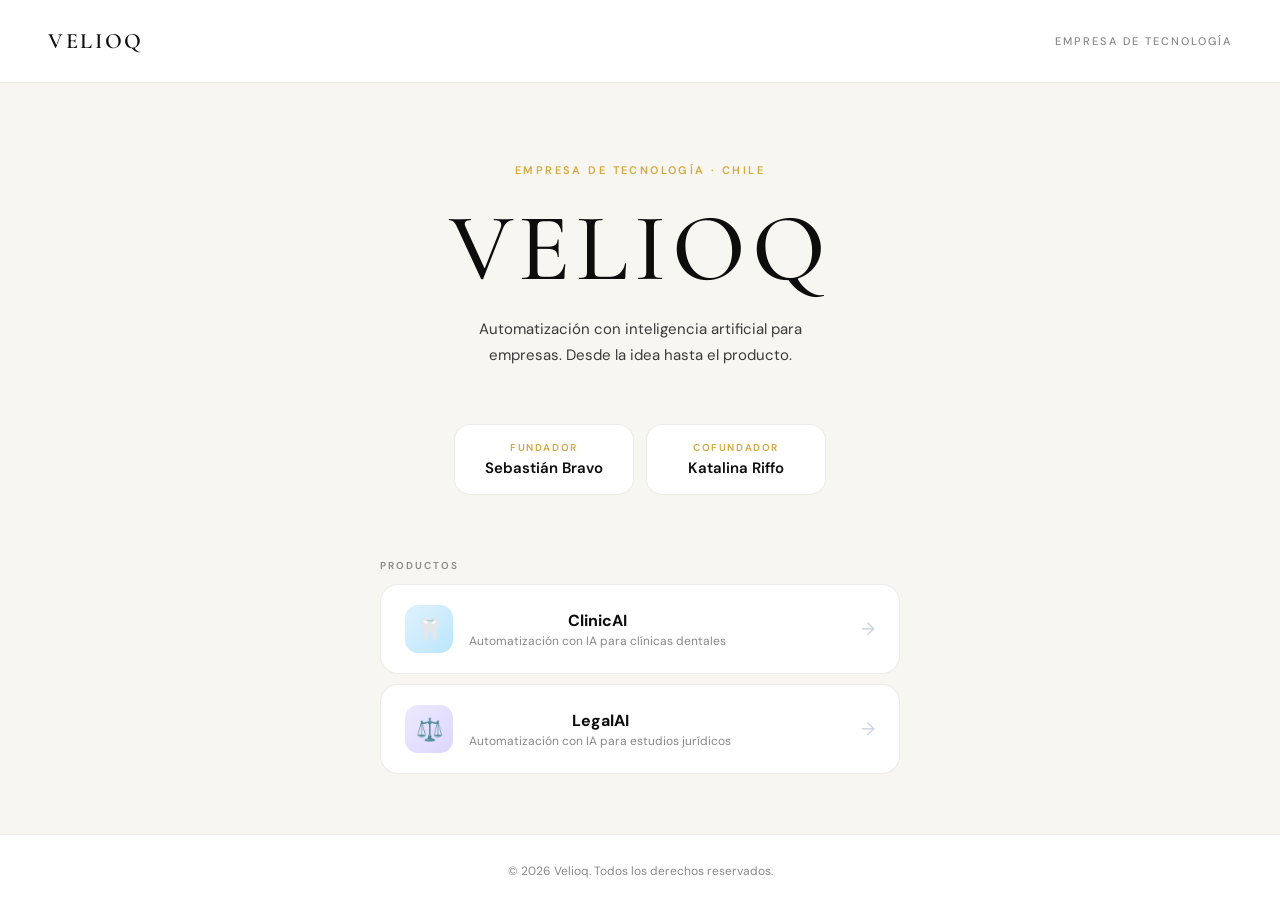
==== index.html @ 0582be47 "Velioq landing: productos ClinicAI y LegalAI, sin referencia a startup Co-Authored-By: Claude Sonnet" ====
<!DOCTYPE html>
<html lang="es">
<head>
<meta charset="UTF-8">
<meta name="viewport" content="width=device-width, initial-scale=1.0">
<title>Velioq — Startup Studio</title>
<link rel="preconnect" href="https://fonts.googleapis.com">
<link rel="preconnect" href="https://fonts.gstatic.com" crossorigin>
<link href="https://fonts.googleapis.com/css2?family=DM+Sans:opsz,wght@9..40,300;9..40,400;9..40,500;9..40,600;9..40,700&family=Cormorant:wght@400;500;600&display=swap" rel="stylesheet">
<style>
  *, *::before, *::after { margin: 0; padding: 0; box-sizing: border-box; }

  :root {
    --gold: #D4A843;
    --gold2: #F0C060;
    --ink: #0D0D0D;
    --ink2: #3A3A3A;
    --muted: #888;
    --bg: #F8F6F1;
    --surface: #FFFFFF;
    --border: rgba(0,0,0,0.08);
  }

  html, body {
    height: 100%;
    font-family: 'DM Sans', sans-serif;
    background: var(--bg);
    color: var(--ink);
  }

  body {
    display: flex;
    flex-direction: column;
    min-height: 100vh;
  }

  /* ── NAV ── */
  nav {
    display: flex;
    align-items: center;
    justify-content: space-between;
    padding: 28px 48px;
    border-bottom: 1px solid var(--border);
    background: var(--surface);
  }

  .nav-logo {
    font-family: 'Cormorant', serif;
    font-size: 22px;
    font-weight: 600;
    letter-spacing: 0.12em;
    text-transform: uppercase;
    color: var(--ink);
    text-decoration: none;
  }

  .nav-tag {
    font-size: 11px;
    font-weight: 500;
    letter-spacing: 0.18em;
    text-transform: uppercase;
    color: var(--muted);
  }

  /* ── HERO ── */
  .hero {
    flex: 1;
    display: flex;
    flex-direction: column;
    align-items: center;
    justify-content: center;
    padding: 80px 24px 60px;
    text-align: center;
    gap: 0;
  }

  .hero-label {
    font-size: 11px;
    font-weight: 600;
    letter-spacing: 0.22em;
    text-transform: uppercase;
    color: var(--gold);
    margin-bottom: 24px;
  }

  .hero-title {
    font-family: 'Cormorant', serif;
    font-size: clamp(52px, 10vw, 96px);
    font-weight: 500;
    letter-spacing: 0.06em;
    text-transform: uppercase;
    line-height: 1;
    color: var(--ink);
    margin-bottom: 20px;
  }

  .hero-sub {
    font-size: 15px;
    font-weight: 400;
    color: var(--ink2);
    max-width: 380px;
    line-height: 1.7;
    margin-bottom: 56px;
  }

  /* ── TEAM ── */
  .team {
    display: flex;
    gap: 12px;
    margin-bottom: 64px;
    flex-wrap: wrap;
    justify-content: center;
  }

  .team-chip {
    display: flex;
    flex-direction: column;
    align-items: center;
    gap: 4px;
    background: var(--surface);
    border: 1px solid var(--border);
    border-radius: 16px;
    padding: 16px 28px;
    min-width: 180px;
  }

  .team-role {
    font-size: 10px;
    font-weight: 600;
    letter-spacing: 0.16em;
    text-transform: uppercase;
    color: var(--gold);
  }

  .team-name {
    font-size: 15px;
    font-weight: 600;
    color: var(--ink);
  }

  /* ── PRODUCTOS ── */
  .products-section {
    width: 100%;
    max-width: 520px;
  }

  .products-label {
    font-size: 10px;
    font-weight: 600;
    letter-spacing: 0.2em;
    text-transform: uppercase;
    color: var(--muted);
    margin-bottom: 12px;
    text-align: left;
  }

  .products-grid {
    display: flex;
    flex-direction: column;
    gap: 10px;
  }

  .product-card {
    display: flex;
    align-items: center;
    justify-content: space-between;
    background: var(--surface);
    border: 1px solid var(--border);
    border-radius: 18px;
    padding: 20px 24px;
    text-decoration: none;
    color: inherit;
    transition: box-shadow 0.2s, transform 0.2s;
  }

  .product-card:hover {
    box-shadow: 0 10px 36px rgba(0,0,0,0.09);
    transform: translateY(-2px);
  }

  .product-left {
    display: flex;
    align-items: center;
    gap: 16px;
  }

  .product-icon {
    width: 48px;
    height: 48px;
    border-radius: 13px;
    display: flex;
    align-items: center;
    justify-content: center;
    font-size: 22px;
    flex-shrink: 0;
  }

  .product-icon.clinic  { background: linear-gradient(135deg, #E0F2FE, #BAE6FD); }
  .product-icon.legal   { background: linear-gradient(135deg, #EDE9FE, #DDD6FE); }

  .product-name {
    font-size: 16px;
    font-weight: 700;
    color: var(--ink);
    margin-bottom: 2px;
  }

  .product-desc {
    font-size: 12px;
    color: var(--muted);
  }

  .product-arrow {
    font-size: 18px;
    color: #CBD5E1;
    transition: transform 0.2s, color 0.2s;
  }

  .product-card:hover .product-arrow {
    transform: translateX(4px);
    color: var(--ink2);
  }

  /* ── FOOTER ── */
  footer {
    text-align: center;
    padding: 28px;
    font-size: 12px;
    color: var(--muted);
    border-top: 1px solid var(--border);
    background: var(--surface);
  }

  @media (max-width: 480px) {
    nav { padding: 20px 24px; }
    .hero { padding: 60px 20px 40px; }
    .team-chip { min-width: 140px; padding: 14px 20px; }
  }
</style>
</head>
<body>

<nav>
  <a class="nav-logo" href="/">Velioq</a>
  <span class="nav-tag">Empresa de tecnología</span>
</nav>

<main class="hero">
  <p class="hero-label">Empresa de tecnología · Chile</p>
  <h1 class="hero-title">Velioq</h1>
  <p class="hero-sub">Automatización con inteligencia artificial para empresas. Desde la idea hasta el producto.</p>

  <div class="team">
    <div class="team-chip">
      <span class="team-role">Fundador</span>
      <span class="team-name">Sebastián Bravo</span>
    </div>
    <div class="team-chip">
      <span class="team-role">Cofundador</span>
      <span class="team-name">Katalina Riffo</span>
    </div>
  </div>

  <div class="products-section">
    <p class="products-label">Productos</p>
    <div class="products-grid">
      <a class="product-card" href="/clinicai-dashboard.html" target="_blank">
        <div class="product-left">
          <div class="product-icon clinic">🦷</div>
          <div>
            <div class="product-name">ClinicAI</div>
            <div class="product-desc">Automatización con IA para clínicas dentales</div>
          </div>
        </div>
        <span class="product-arrow">→</span>
      </a>
      <a class="product-card" href="/legalai-dashboard.html" target="_blank">
        <div class="product-left">
          <div class="product-icon legal">⚖️</div>
          <div>
            <div class="product-name">LegalAI</div>
            <div class="product-desc">Automatización con IA para estudios jurídicos</div>
          </div>
        </div>
        <span class="product-arrow">→</span>
      </a>
    </div>
  </div>
</main>

<footer>
  © 2026 Velioq. Todos los derechos reservados.
</footer>

</body>
</html>
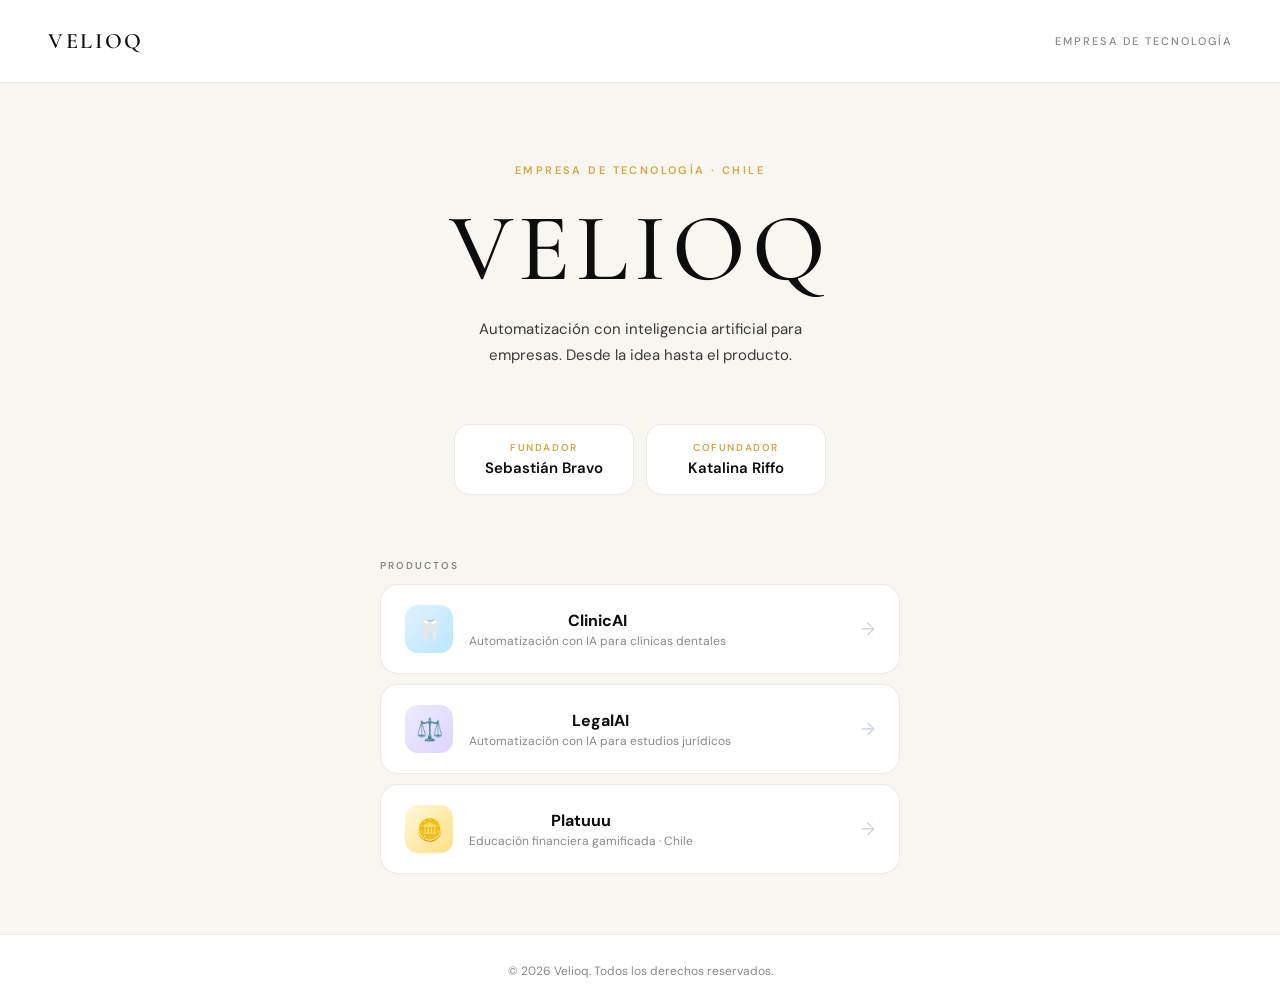
==== commit 5d6eb9f3: "Velioq landing: agrega tarjeta Platuuu junto a ClinicAI y LegalAI Co-Authored-By: Claude Sonnet 4.6 " ====
--- a/index.html
+++ b/index.html
@@ -195,8 +195,9 @@
     flex-shrink: 0;
   }
 
-  .product-icon.clinic  { background: linear-gradient(135deg, #E0F2FE, #BAE6FD); }
-  .product-icon.legal   { background: linear-gradient(135deg, #EDE9FE, #DDD6FE); }
+  .product-icon.clinic   { background: linear-gradient(135deg, #E0F2FE, #BAE6FD); }
+  .product-icon.legal    { background: linear-gradient(135deg, #EDE9FE, #DDD6FE); }
+  .product-icon.platuuu  { background: linear-gradient(135deg, #FFF8DC, #FFE080); }
 
   .product-name {
     font-size: 16px;
@@ -284,6 +285,16 @@
         </div>
         <span class="product-arrow">→</span>
       </a>
+      <a class="product-card" href="/platuuu/" target="_blank">
+        <div class="product-left">
+          <div class="product-icon platuuu">🪙</div>
+          <div>
+            <div class="product-name">Platuuu</div>
+            <div class="product-desc">Educación financiera gamificada · Chile</div>
+          </div>
+        </div>
+        <span class="product-arrow">→</span>
+      </a>
     </div>
   </div>
 </main>
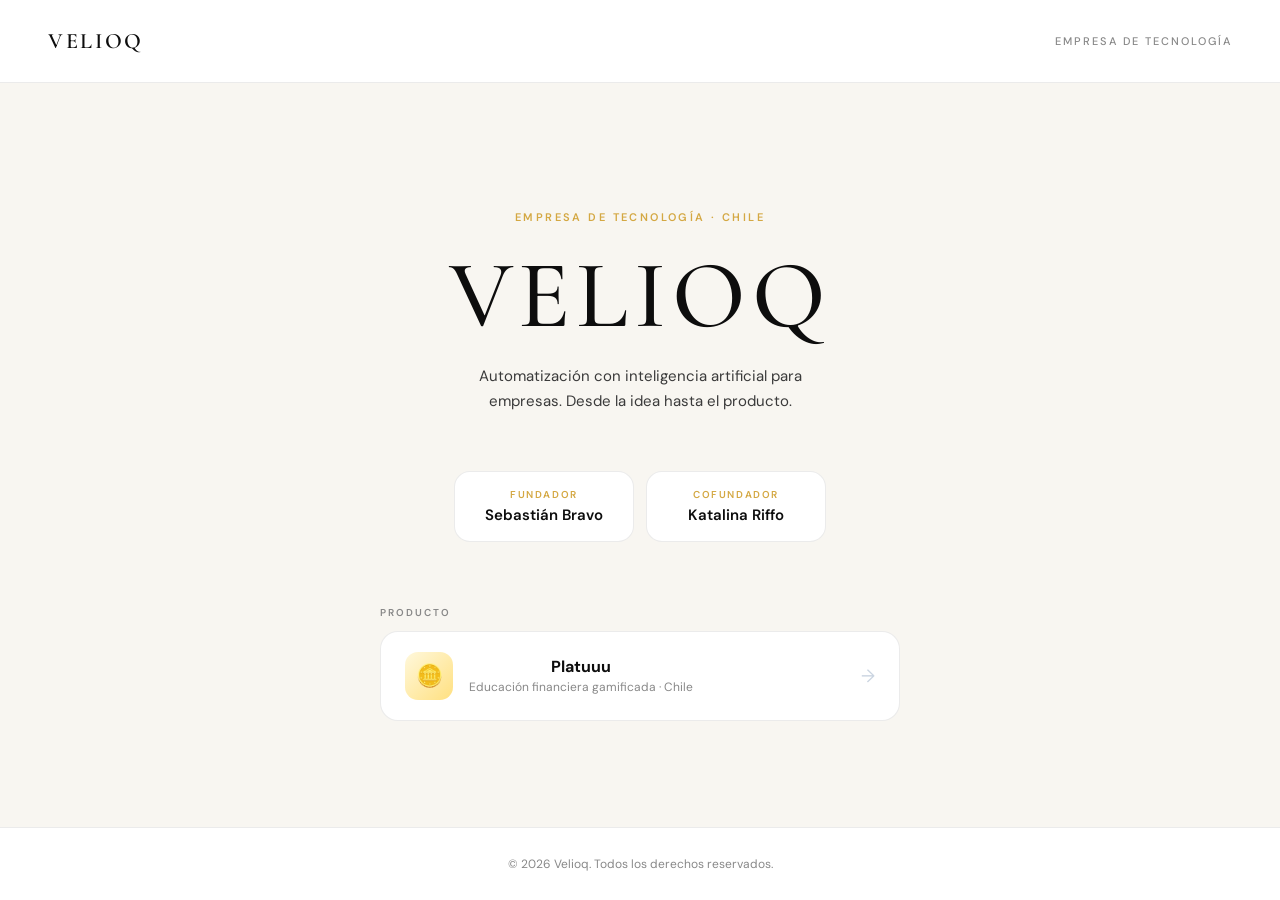
==== commit 4dd48acb: "mostrar solo Platuuu en landing" ====
--- a/index.html
+++ b/index.html
@@ -263,29 +263,9 @@
   </div>
 
   <div class="products-section">
-    <p class="products-label">Productos</p>
+    <p class="products-label">Producto</p>
     <div class="products-grid">
-      <a class="product-card" href="/clinicai-dashboard.html" target="_blank">
-        <div class="product-left">
-          <div class="product-icon clinic">🦷</div>
-          <div>
-            <div class="product-name">ClinicAI</div>
-            <div class="product-desc">Automatización con IA para clínicas dentales</div>
-          </div>
-        </div>
-        <span class="product-arrow">→</span>
-      </a>
-      <a class="product-card" href="/legalai-dashboard.html" target="_blank">
-        <div class="product-left">
-          <div class="product-icon legal">⚖️</div>
-          <div>
-            <div class="product-name">LegalAI</div>
-            <div class="product-desc">Automatización con IA para estudios jurídicos</div>
-          </div>
-        </div>
-        <span class="product-arrow">→</span>
-      </a>
-      <a class="product-card" href="/platuuu/" target="_blank">
+      <a class="product-card" href="https://platuuu.vercel.app" target="_blank">
         <div class="product-left">
           <div class="product-icon platuuu">🪙</div>
           <div>
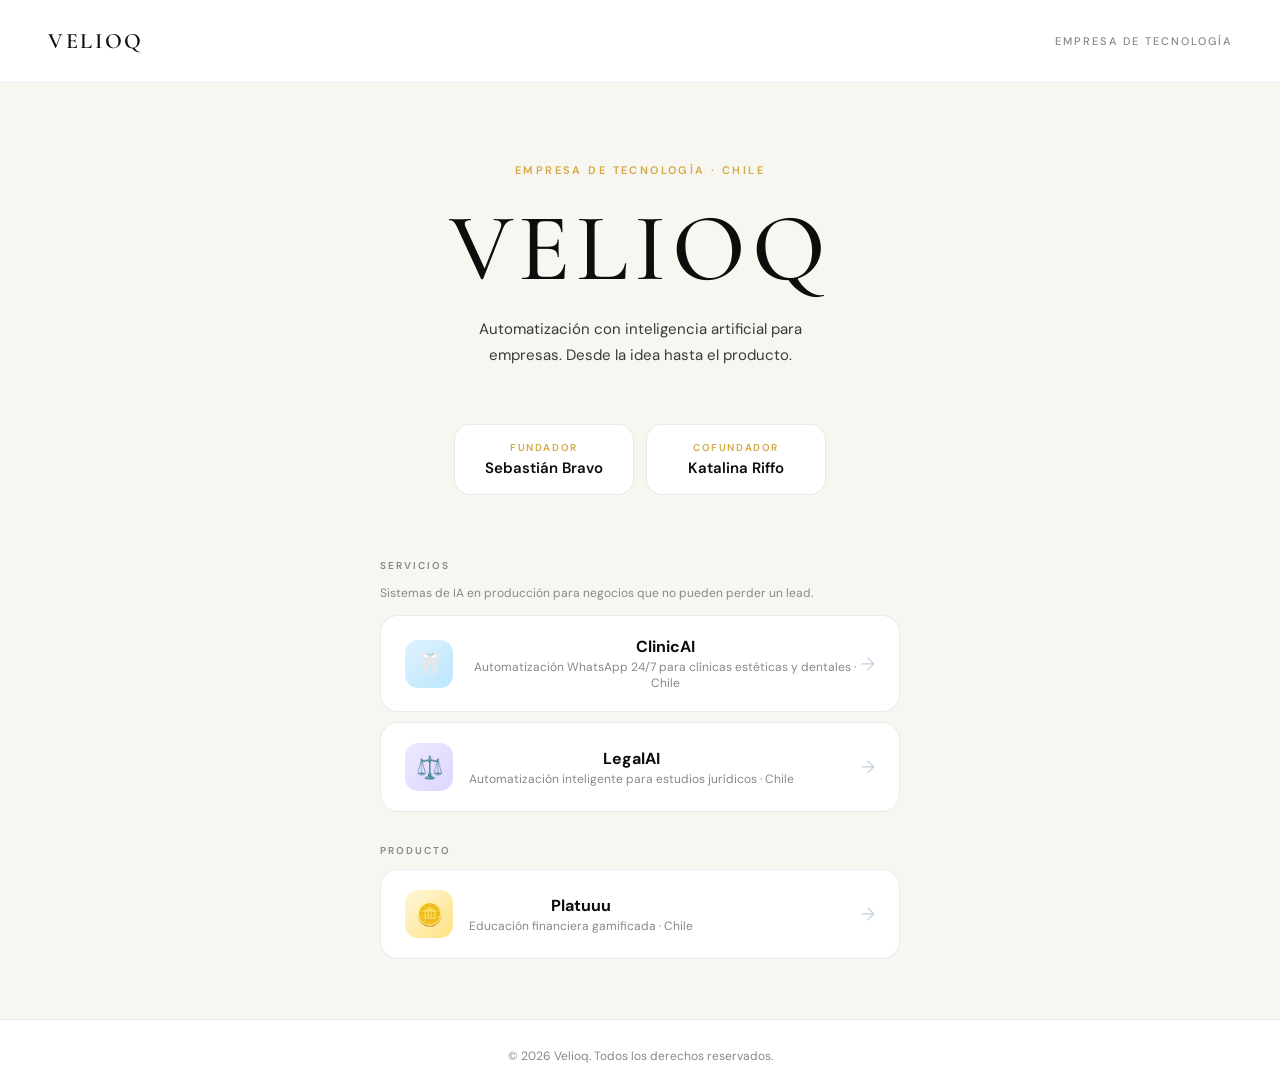
==== commit 5fcd00a5: "feat: separar Servicios y Producto en dos secciones distintas ClinicAI y LegalAI pasan a sección "Se" ====
--- a/index.html
+++ b/index.html
@@ -138,10 +138,17 @@
     color: var(--ink);
   }
 
-  /* ── PRODUCTOS ── */
+  /* ── PRODUCTOS / SERVICIOS ── */
+  .sections-stack {
+    width: 100%;
+    max-width: 520px;
+    display: flex;
+    flex-direction: column;
+    gap: 32px;
+  }
+
   .products-section {
     width: 100%;
-    max-width: 520px;
   }
 
   .products-label {
@@ -150,6 +157,14 @@
     letter-spacing: 0.2em;
     text-transform: uppercase;
     color: var(--muted);
+    margin-bottom: 12px;
+    text-align: left;
+  }
+
+  .services-intro {
+    font-size: 12px;
+    color: var(--muted);
+    line-height: 1.6;
     margin-bottom: 12px;
     text-align: left;
   }
@@ -262,20 +277,51 @@
     </div>
   </div>
 
-  <div class="products-section">
-    <p class="products-label">Producto</p>
-    <div class="products-grid">
-      <a class="product-card" href="https://platuuu.vercel.app" target="_blank">
-        <div class="product-left">
-          <div class="product-icon platuuu">🪙</div>
-          <div>
-            <div class="product-name">Platuuu</div>
-            <div class="product-desc">Educación financiera gamificada · Chile</div>
+  <div class="sections-stack">
+
+    <div class="products-section">
+      <p class="products-label">Servicios</p>
+      <p class="services-intro">Sistemas de IA en producción para negocios que no pueden perder un lead.</p>
+      <div class="products-grid">
+        <a class="product-card" href="https://clinicai-landing.vercel.app" target="_blank">
+          <div class="product-left">
+            <div class="product-icon clinic">🦷</div>
+            <div>
+              <div class="product-name">ClinicAI</div>
+              <div class="product-desc">Automatización WhatsApp 24/7 para clínicas estéticas y dentales · Chile</div>
+            </div>
           </div>
-        </div>
-        <span class="product-arrow">→</span>
-      </a>
+          <span class="product-arrow">→</span>
+        </a>
+        <a class="product-card" href="https://legalai-planes.vercel.app" target="_blank">
+          <div class="product-left">
+            <div class="product-icon legal">⚖️</div>
+            <div>
+              <div class="product-name">LegalAI</div>
+              <div class="product-desc">Automatización inteligente para estudios jurídicos · Chile</div>
+            </div>
+          </div>
+          <span class="product-arrow">→</span>
+        </a>
+      </div>
     </div>
+
+    <div class="products-section">
+      <p class="products-label">Producto</p>
+      <div class="products-grid">
+        <a class="product-card" href="https://platuuu.vercel.app" target="_blank">
+          <div class="product-left">
+            <div class="product-icon platuuu">🪙</div>
+            <div>
+              <div class="product-name">Platuuu</div>
+              <div class="product-desc">Educación financiera gamificada · Chile</div>
+            </div>
+          </div>
+          <span class="product-arrow">→</span>
+        </a>
+      </div>
+    </div>
+
   </div>
 </main>
 
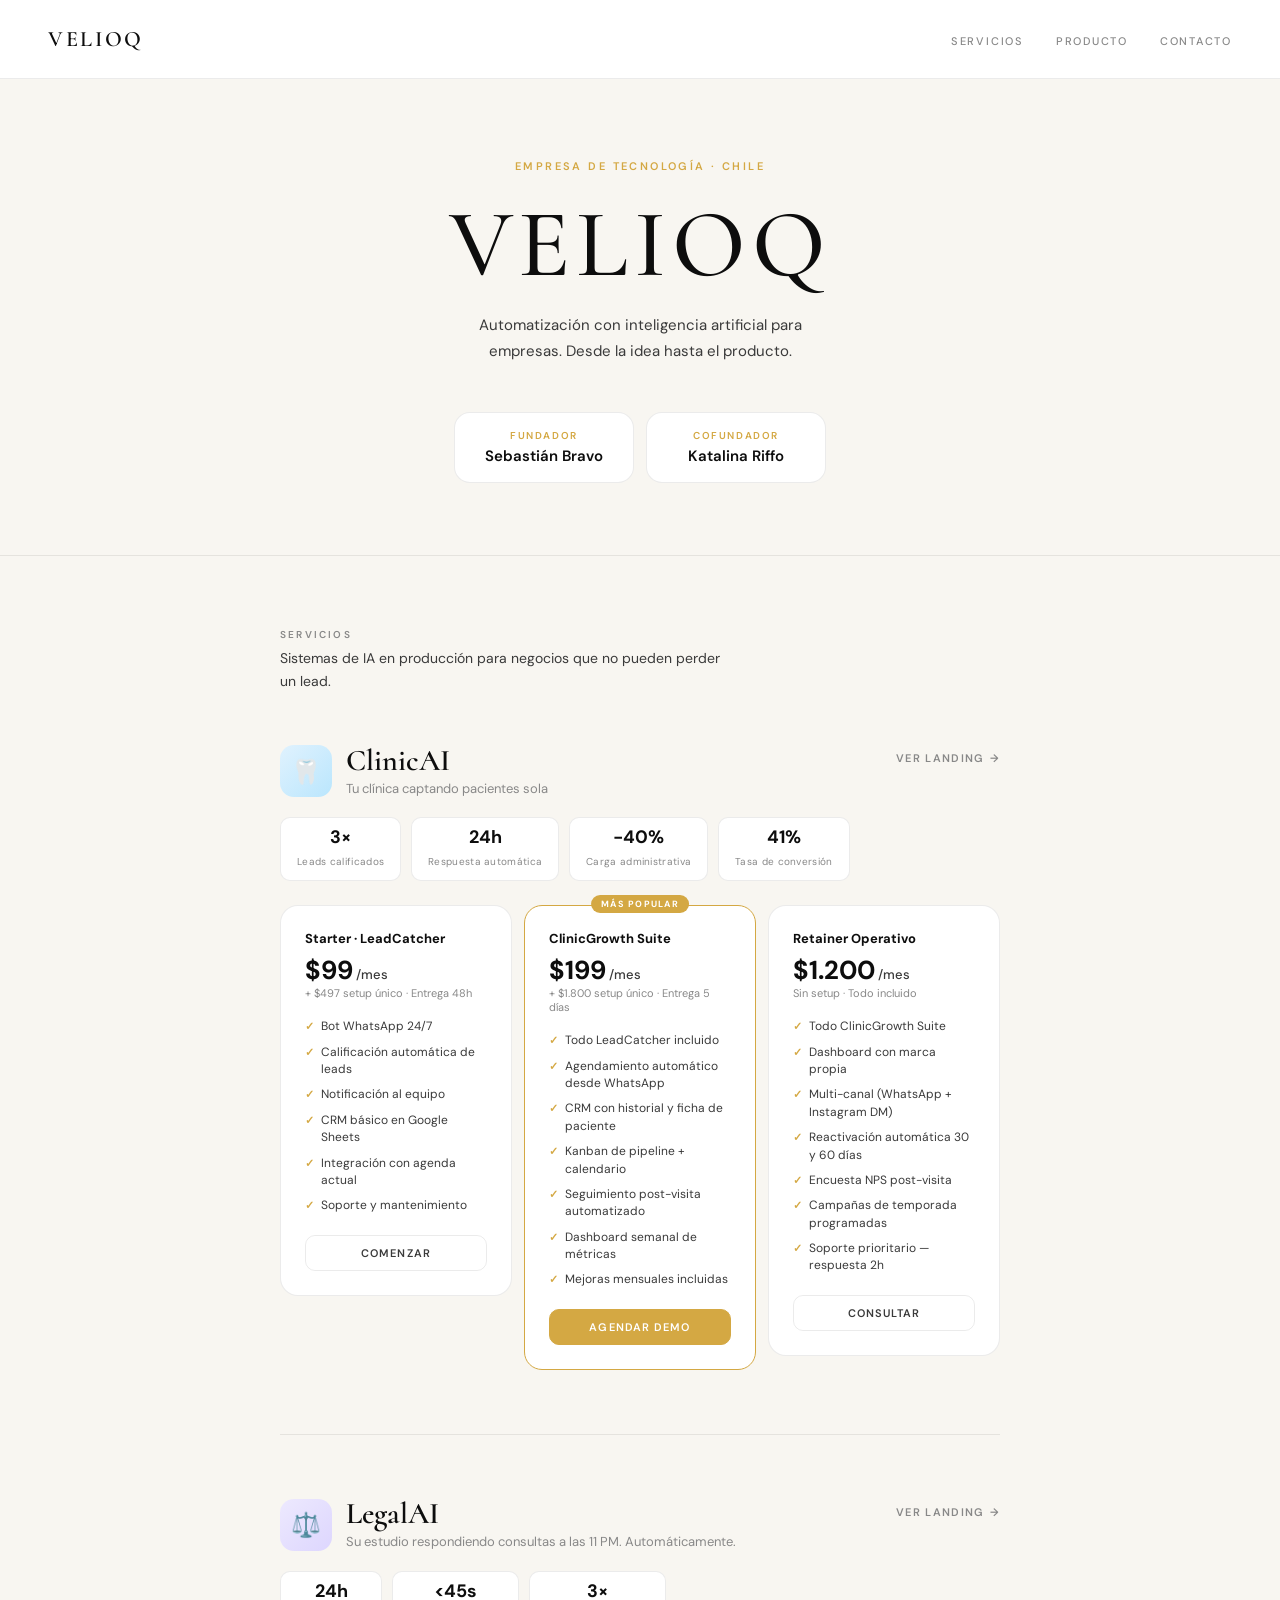
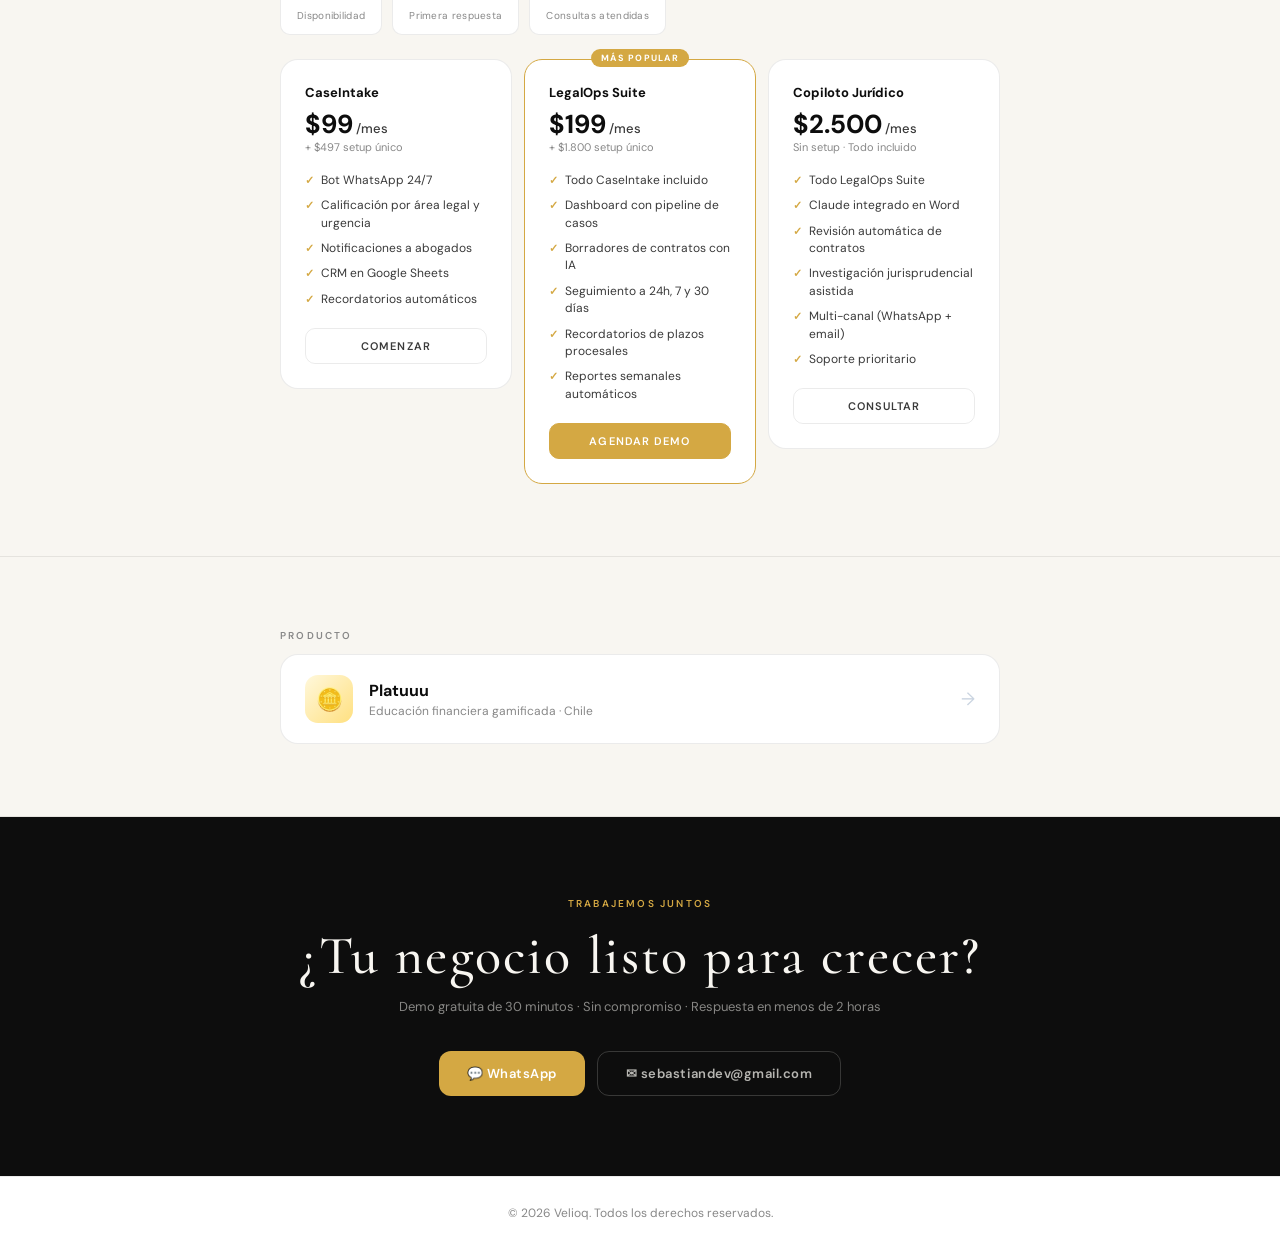
==== commit 3bcda074: "feat: rediseño velioq.com con planes completos por servicio Servicios (ClinicAI + LegalAI) con métri" ====
--- a/index.html
+++ b/index.html
@@ -12,36 +12,33 @@
 
   :root {
     --gold: #D4A843;
-    --gold2: #F0C060;
     --ink: #0D0D0D;
     --ink2: #3A3A3A;
     --muted: #888;
     --bg: #F8F6F1;
     --surface: #FFFFFF;
     --border: rgba(0,0,0,0.08);
-  }
-
-  html, body {
-    height: 100%;
+    --max-w: 720px;
+  }
+
+  html { scroll-behavior: smooth; }
+
+  body {
     font-family: 'DM Sans', sans-serif;
     background: var(--bg);
     color: var(--ink);
   }
 
-  body {
-    display: flex;
-    flex-direction: column;
-    min-height: 100vh;
-  }
-
-  /* ── NAV ── */
   nav {
     display: flex;
     align-items: center;
     justify-content: space-between;
-    padding: 28px 48px;
+    padding: 26px 48px;
     border-bottom: 1px solid var(--border);
     background: var(--surface);
+    position: sticky;
+    top: 0;
+    z-index: 100;
   }
 
   .nav-logo {
@@ -54,24 +51,31 @@
     text-decoration: none;
   }
 
-  .nav-tag {
+  .nav-links {
+    display: flex;
+    gap: 32px;
+    list-style: none;
+  }
+
+  .nav-links a {
     font-size: 11px;
     font-weight: 500;
-    letter-spacing: 0.18em;
+    letter-spacing: 0.16em;
     text-transform: uppercase;
     color: var(--muted);
-  }
-
-  /* ── HERO ── */
+    text-decoration: none;
+    transition: color 0.18s;
+  }
+
+  .nav-links a:hover { color: var(--ink); }
+
   .hero {
-    flex: 1;
     display: flex;
     flex-direction: column;
     align-items: center;
-    justify-content: center;
-    padding: 80px 24px 60px;
+    padding: 80px 24px 72px;
     text-align: center;
-    gap: 0;
+    border-bottom: 1px solid var(--border);
   }
 
   .hero-label {
@@ -100,14 +104,12 @@
     color: var(--ink2);
     max-width: 380px;
     line-height: 1.7;
-    margin-bottom: 56px;
-  }
-
-  /* ── TEAM ── */
+    margin-bottom: 48px;
+  }
+
   .team {
     display: flex;
     gap: 12px;
-    margin-bottom: 64px;
     flex-wrap: wrap;
     justify-content: center;
   }
@@ -138,41 +140,253 @@
     color: var(--ink);
   }
 
-  /* ── PRODUCTOS / SERVICIOS ── */
-  .sections-stack {
-    width: 100%;
-    max-width: 520px;
+  .section {
+    padding: 72px 24px;
+    border-bottom: 1px solid var(--border);
+  }
+
+  .section-inner {
+    max-width: var(--max-w);
+    margin: 0 auto;
+  }
+
+  .section-label {
+    font-size: 10px;
+    font-weight: 600;
+    letter-spacing: 0.22em;
+    text-transform: uppercase;
+    color: var(--muted);
+    margin-bottom: 6px;
+  }
+
+  .section-intro {
+    font-size: 14px;
+    color: var(--ink2);
+    line-height: 1.65;
+    margin-bottom: 52px;
+    max-width: 440px;
+  }
+
+  .service-block + .service-block {
+    margin-top: 64px;
+    padding-top: 64px;
+    border-top: 1px solid var(--border);
+  }
+
+  .service-header {
+    display: flex;
+    align-items: flex-start;
+    justify-content: space-between;
+    gap: 12px;
+    margin-bottom: 20px;
+    flex-wrap: wrap;
+  }
+
+  .service-header-left {
+    display: flex;
+    align-items: center;
+    gap: 14px;
+  }
+
+  .service-icon {
+    width: 52px;
+    height: 52px;
+    border-radius: 14px;
+    display: flex;
+    align-items: center;
+    justify-content: center;
+    font-size: 24px;
+    flex-shrink: 0;
+  }
+
+  .service-icon.clinic { background: linear-gradient(135deg, #E0F2FE, #BAE6FD); }
+  .service-icon.legal  { background: linear-gradient(135deg, #EDE9FE, #DDD6FE); }
+
+  .service-name {
+    font-family: 'Cormorant', serif;
+    font-size: 30px;
+    font-weight: 600;
+    color: var(--ink);
+    line-height: 1;
+    margin-bottom: 4px;
+  }
+
+  .service-tagline {
+    font-size: 13px;
+    color: var(--muted);
+  }
+
+  .service-link {
+    font-size: 11px;
+    font-weight: 600;
+    letter-spacing: 0.12em;
+    text-transform: uppercase;
+    color: var(--muted);
+    text-decoration: none;
+    display: inline-flex;
+    align-items: center;
+    gap: 5px;
+    white-space: nowrap;
+    padding-top: 6px;
+    transition: color 0.18s;
+  }
+
+  .service-link .arrow { transition: transform 0.18s; display: inline-block; }
+  .service-link:hover { color: var(--ink); }
+  .service-link:hover .arrow { transform: translateX(3px); }
+
+  .metrics {
+    display: flex;
+    gap: 10px;
+    margin-bottom: 24px;
+    flex-wrap: wrap;
+  }
+
+  .metric {
+    background: var(--surface);
+    border: 1px solid var(--border);
+    border-radius: 10px;
+    padding: 10px 16px;
+    text-align: center;
+    min-width: 80px;
+  }
+
+  .metric-value {
+    font-size: 18px;
+    font-weight: 700;
+    color: var(--ink);
+    display: block;
+    line-height: 1;
+    margin-bottom: 3px;
+  }
+
+  .metric-label {
+    font-size: 10px;
+    color: var(--muted);
+    letter-spacing: 0.03em;
+    line-height: 1.3;
+  }
+
+  .plans-grid {
+    display: grid;
+    grid-template-columns: repeat(3, 1fr);
+    gap: 12px;
+    align-items: start;
+  }
+
+  .plan-card {
+    background: var(--surface);
+    border: 1px solid var(--border);
+    border-radius: 18px;
+    padding: 24px;
     display: flex;
     flex-direction: column;
-    gap: 32px;
-  }
-
-  .products-section {
-    width: 100%;
-  }
-
-  .products-label {
-    font-size: 10px;
-    font-weight: 600;
-    letter-spacing: 0.2em;
-    text-transform: uppercase;
+    position: relative;
+  }
+
+  .plan-card.featured {
+    border-color: var(--gold);
+  }
+
+  .plan-badge {
+    position: absolute;
+    top: -11px;
+    left: 50%;
+    transform: translateX(-50%);
+    background: var(--gold);
+    color: #fff;
+    font-size: 9px;
+    font-weight: 700;
+    letter-spacing: 0.14em;
+    text-transform: uppercase;
+    padding: 3px 10px;
+    border-radius: 20px;
+    white-space: nowrap;
+  }
+
+  .plan-name {
+    font-size: 13px;
+    font-weight: 700;
+    color: var(--ink);
+    margin-bottom: 10px;
+  }
+
+  .plan-price {
+    font-size: 26px;
+    font-weight: 700;
+    color: var(--ink);
+    line-height: 1;
+    display: flex;
+    align-items: baseline;
+    gap: 3px;
+    margin-bottom: 3px;
+  }
+
+  .plan-price-unit {
+    font-size: 13px;
+    font-weight: 500;
+    color: var(--ink2);
+  }
+
+  .plan-price-sub {
+    font-size: 11px;
     color: var(--muted);
-    margin-bottom: 12px;
-    text-align: left;
-  }
-
-  .services-intro {
+    margin-bottom: 18px;
+  }
+
+  .plan-features {
+    list-style: none;
+    display: flex;
+    flex-direction: column;
+    gap: 8px;
+    flex: 1;
+    margin-bottom: 20px;
+  }
+
+  .plan-features li {
     font-size: 12px;
-    color: var(--muted);
-    line-height: 1.6;
-    margin-bottom: 12px;
-    text-align: left;
-  }
-
-  .products-grid {
-    display: flex;
-    flex-direction: column;
-    gap: 10px;
+    color: var(--ink2);
+    display: flex;
+    align-items: flex-start;
+    gap: 7px;
+    line-height: 1.45;
+  }
+
+  .plan-features li::before {
+    content: '✓';
+    color: var(--gold);
+    font-size: 11px;
+    font-weight: 700;
+    flex-shrink: 0;
+    margin-top: 1px;
+  }
+
+  .plan-btn {
+    display: block;
+    text-align: center;
+    padding: 10px 16px;
+    border-radius: 10px;
+    font-size: 11px;
+    font-weight: 600;
+    letter-spacing: 0.1em;
+    text-transform: uppercase;
+    text-decoration: none;
+    transition: background 0.18s, color 0.18s, border-color 0.18s;
+    border: 1px solid var(--border);
+    color: var(--ink2);
+    background: transparent;
+  }
+
+  .plan-card.featured .plan-btn {
+    background: var(--gold);
+    border-color: var(--gold);
+    color: #fff;
+  }
+
+  .plan-btn:hover {
+    background: var(--ink);
+    border-color: var(--ink);
+    color: #fff;
   }
 
   .product-card {
@@ -186,6 +400,7 @@
     text-decoration: none;
     color: inherit;
     transition: box-shadow 0.2s, transform 0.2s;
+    margin-top: 12px;
   }
 
   .product-card:hover {
@@ -208,11 +423,8 @@
     justify-content: center;
     font-size: 22px;
     flex-shrink: 0;
-  }
-
-  .product-icon.clinic   { background: linear-gradient(135deg, #E0F2FE, #BAE6FD); }
-  .product-icon.legal    { background: linear-gradient(135deg, #EDE9FE, #DDD6FE); }
-  .product-icon.platuuu  { background: linear-gradient(135deg, #FFF8DC, #FFE080); }
+    background: linear-gradient(135deg, #FFF8DC, #FFE080);
+  }
 
   .product-name {
     font-size: 16px;
@@ -229,7 +441,7 @@
   .product-arrow {
     font-size: 18px;
     color: #CBD5E1;
-    transition: transform 0.2s, color 0.2s;
+    transition: transform 0.18s, color 0.18s;
   }
 
   .product-card:hover .product-arrow {
@@ -237,7 +449,82 @@
     color: var(--ink2);
   }
 
-  /* ── FOOTER ── */
+  .cta-section {
+    padding: 80px 24px;
+    text-align: center;
+    background: var(--ink);
+  }
+
+  .cta-label {
+    font-size: 10px;
+    font-weight: 600;
+    letter-spacing: 0.22em;
+    text-transform: uppercase;
+    color: var(--gold);
+    margin-bottom: 16px;
+  }
+
+  .cta-title {
+    font-family: 'Cormorant', serif;
+    font-size: clamp(32px, 6vw, 54px);
+    font-weight: 500;
+    color: #F8F6F1;
+    letter-spacing: 0.04em;
+    line-height: 1.1;
+    margin-bottom: 12px;
+  }
+
+  .cta-sub {
+    font-size: 13px;
+    color: rgba(248,246,241,0.52);
+    margin-bottom: 36px;
+  }
+
+  .cta-buttons {
+    display: flex;
+    gap: 12px;
+    justify-content: center;
+    flex-wrap: wrap;
+  }
+
+  .btn-primary {
+    display: inline-flex;
+    align-items: center;
+    gap: 8px;
+    padding: 13px 28px;
+    background: var(--gold);
+    color: #fff;
+    border-radius: 12px;
+    font-size: 13px;
+    font-weight: 600;
+    text-decoration: none;
+    letter-spacing: 0.04em;
+    transition: opacity 0.18s;
+  }
+
+  .btn-primary:hover { opacity: 0.86; }
+
+  .btn-secondary {
+    display: inline-flex;
+    align-items: center;
+    gap: 8px;
+    padding: 13px 28px;
+    background: transparent;
+    color: rgba(248,246,241,0.72);
+    border: 1px solid rgba(248,246,241,0.18);
+    border-radius: 12px;
+    font-size: 13px;
+    font-weight: 600;
+    text-decoration: none;
+    letter-spacing: 0.04em;
+    transition: border-color 0.18s, color 0.18s;
+  }
+
+  .btn-secondary:hover {
+    border-color: rgba(248,246,241,0.44);
+    color: #F8F6F1;
+  }
+
   footer {
     text-align: center;
     padding: 28px;
@@ -247,10 +534,19 @@
     background: var(--surface);
   }
 
-  @media (max-width: 480px) {
+  @media (max-width: 680px) {
     nav { padding: 20px 24px; }
-    .hero { padding: 60px 20px 40px; }
+    .nav-links { display: none; }
+    .hero { padding: 60px 20px 52px; }
     .team-chip { min-width: 140px; padding: 14px 20px; }
+    .section { padding: 52px 20px; }
+    .plans-grid { grid-template-columns: 1fr; }
+    .service-header { flex-direction: column; }
+    .cta-section { padding: 60px 20px; }
+  }
+
+  @media (min-width: 681px) and (max-width: 960px) {
+    .plans-grid { grid-template-columns: 1fr 1fr; }
   }
 </style>
 </head>
@@ -258,71 +554,226 @@
 
 <nav>
   <a class="nav-logo" href="/">Velioq</a>
-  <span class="nav-tag">Empresa de tecnología</span>
+  <ul class="nav-links">
+    <li><a href="#servicios">Servicios</a></li>
+    <li><a href="#producto">Producto</a></li>
+    <li><a href="#contacto">Contacto</a></li>
+  </ul>
 </nav>
 
-<main class="hero">
-  <p class="hero-label">Empresa de tecnología · Chile</p>
-  <h1 class="hero-title">Velioq</h1>
-  <p class="hero-sub">Automatización con inteligencia artificial para empresas. Desde la idea hasta el producto.</p>
-
-  <div class="team">
-    <div class="team-chip">
-      <span class="team-role">Fundador</span>
-      <span class="team-name">Sebastián Bravo</span>
-    </div>
-    <div class="team-chip">
-      <span class="team-role">Cofundador</span>
-      <span class="team-name">Katalina Riffo</span>
-    </div>
-  </div>
-
-  <div class="sections-stack">
-
-    <div class="products-section">
-      <p class="products-label">Servicios</p>
-      <p class="services-intro">Sistemas de IA en producción para negocios que no pueden perder un lead.</p>
-      <div class="products-grid">
-        <a class="product-card" href="https://clinicai-landing.vercel.app" target="_blank">
-          <div class="product-left">
-            <div class="product-icon clinic">🦷</div>
-            <div>
-              <div class="product-name">ClinicAI</div>
-              <div class="product-desc">Automatización WhatsApp 24/7 para clínicas estéticas y dentales · Chile</div>
-            </div>
-          </div>
-          <span class="product-arrow">→</span>
-        </a>
-        <a class="product-card" href="https://legalai-planes.vercel.app" target="_blank">
-          <div class="product-left">
-            <div class="product-icon legal">⚖️</div>
-            <div>
-              <div class="product-name">LegalAI</div>
-              <div class="product-desc">Automatización inteligente para estudios jurídicos · Chile</div>
-            </div>
-          </div>
-          <span class="product-arrow">→</span>
-        </a>
+<main>
+
+  <section class="hero">
+    <p class="hero-label">Empresa de tecnología · Chile</p>
+    <h1 class="hero-title">Velioq</h1>
+    <p class="hero-sub">Automatización con inteligencia artificial para empresas. Desde la idea hasta el producto.</p>
+    <div class="team">
+      <div class="team-chip">
+        <span class="team-role">Fundador</span>
+        <span class="team-name">Sebastián Bravo</span>
+      </div>
+      <div class="team-chip">
+        <span class="team-role">Cofundador</span>
+        <span class="team-name">Katalina Riffo</span>
       </div>
     </div>
-
-    <div class="products-section">
-      <p class="products-label">Producto</p>
-      <div class="products-grid">
-        <a class="product-card" href="https://platuuu.vercel.app" target="_blank">
-          <div class="product-left">
-            <div class="product-icon platuuu">🪙</div>
+  </section>
+
+  <section class="section" id="servicios">
+    <div class="section-inner">
+      <p class="section-label">Servicios</p>
+      <p class="section-intro">Sistemas de IA en producción para negocios que no pueden perder un lead.</p>
+
+      <div class="service-block">
+        <div class="service-header">
+          <div class="service-header-left">
+            <div class="service-icon clinic">🦷</div>
             <div>
-              <div class="product-name">Platuuu</div>
-              <div class="product-desc">Educación financiera gamificada · Chile</div>
+              <h2 class="service-name">ClinicAI</h2>
+              <p class="service-tagline">Tu clínica captando pacientes sola</p>
             </div>
           </div>
-          <span class="product-arrow">→</span>
-        </a>
+          <a class="service-link" href="https://clinicai-landing.vercel.app" target="_blank">
+            Ver landing <span class="arrow">→</span>
+          </a>
+        </div>
+
+        <div class="metrics">
+          <div class="metric">
+            <span class="metric-value">3×</span>
+            <span class="metric-label">Leads calificados</span>
+          </div>
+          <div class="metric">
+            <span class="metric-value">24h</span>
+            <span class="metric-label">Respuesta automática</span>
+          </div>
+          <div class="metric">
+            <span class="metric-value">−40%</span>
+            <span class="metric-label">Carga administrativa</span>
+          </div>
+          <div class="metric">
+            <span class="metric-value">41%</span>
+            <span class="metric-label">Tasa de conversión</span>
+          </div>
+        </div>
+
+        <div class="plans-grid">
+          <div class="plan-card">
+            <p class="plan-name">Starter · LeadCatcher</p>
+            <p class="plan-price">$99 <span class="plan-price-unit">/mes</span></p>
+            <p class="plan-price-sub">+ $497 setup único · Entrega 48h</p>
+            <ul class="plan-features">
+              <li>Bot WhatsApp 24/7</li>
+              <li>Calificación automática de leads</li>
+              <li>Notificación al equipo</li>
+              <li>CRM básico en Google Sheets</li>
+              <li>Integración con agenda actual</li>
+              <li>Soporte y mantenimiento</li>
+            </ul>
+            <a class="plan-btn" href="https://wa.me/56932446500?text=Hola%2C%20me%20interesa%20el%20plan%20Starter%20de%20ClinicAI" target="_blank">Comenzar</a>
+          </div>
+
+          <div class="plan-card featured">
+            <span class="plan-badge">Más popular</span>
+            <p class="plan-name">ClinicGrowth Suite</p>
+            <p class="plan-price">$199 <span class="plan-price-unit">/mes</span></p>
+            <p class="plan-price-sub">+ $1.800 setup único · Entrega 5 días</p>
+            <ul class="plan-features">
+              <li>Todo LeadCatcher incluido</li>
+              <li>Agendamiento automático desde WhatsApp</li>
+              <li>CRM con historial y ficha de paciente</li>
+              <li>Kanban de pipeline + calendario</li>
+              <li>Seguimiento post-visita automatizado</li>
+              <li>Dashboard semanal de métricas</li>
+              <li>Mejoras mensuales incluidas</li>
+            </ul>
+            <a class="plan-btn" href="https://wa.me/56932446500?text=Hola%2C%20me%20interesa%20ClinicGrowth%20Suite" target="_blank">Agendar demo</a>
+          </div>
+
+          <div class="plan-card">
+            <p class="plan-name">Retainer Operativo</p>
+            <p class="plan-price">$1.200 <span class="plan-price-unit">/mes</span></p>
+            <p class="plan-price-sub">Sin setup · Todo incluido</p>
+            <ul class="plan-features">
+              <li>Todo ClinicGrowth Suite</li>
+              <li>Dashboard con marca propia</li>
+              <li>Multi-canal (WhatsApp + Instagram DM)</li>
+              <li>Reactivación automática 30 y 60 días</li>
+              <li>Encuesta NPS post-visita</li>
+              <li>Campañas de temporada programadas</li>
+              <li>Soporte prioritario — respuesta 2h</li>
+            </ul>
+            <a class="plan-btn" href="https://wa.me/56932446500?text=Hola%2C%20me%20interesa%20el%20Retainer%20Operativo%20de%20ClinicAI" target="_blank">Consultar</a>
+          </div>
+        </div>
       </div>
+
+      <div class="service-block">
+        <div class="service-header">
+          <div class="service-header-left">
+            <div class="service-icon legal">⚖️</div>
+            <div>
+              <h2 class="service-name">LegalAI</h2>
+              <p class="service-tagline">Su estudio respondiendo consultas a las 11 PM. Automáticamente.</p>
+            </div>
+          </div>
+          <a class="service-link" href="https://legalai-planes.vercel.app" target="_blank">
+            Ver landing <span class="arrow">→</span>
+          </a>
+        </div>
+
+        <div class="metrics">
+          <div class="metric">
+            <span class="metric-value">24h</span>
+            <span class="metric-label">Disponibilidad</span>
+          </div>
+          <div class="metric">
+            <span class="metric-value">&lt;45s</span>
+            <span class="metric-label">Primera respuesta</span>
+          </div>
+          <div class="metric">
+            <span class="metric-value">3×</span>
+            <span class="metric-label">Consultas atendidas</span>
+          </div>
+        </div>
+
+        <div class="plans-grid">
+          <div class="plan-card">
+            <p class="plan-name">CaseIntake</p>
+            <p class="plan-price">$99 <span class="plan-price-unit">/mes</span></p>
+            <p class="plan-price-sub">+ $497 setup único</p>
+            <ul class="plan-features">
+              <li>Bot WhatsApp 24/7</li>
+              <li>Calificación por área legal y urgencia</li>
+              <li>Notificaciones a abogados</li>
+              <li>CRM en Google Sheets</li>
+              <li>Recordatorios automáticos</li>
+            </ul>
+            <a class="plan-btn" href="https://wa.me/56932446500?text=Hola%2C%20me%20interesa%20CaseIntake%20de%20LegalAI" target="_blank">Comenzar</a>
+          </div>
+
+          <div class="plan-card featured">
+            <span class="plan-badge">Más popular</span>
+            <p class="plan-name">LegalOps Suite</p>
+            <p class="plan-price">$199 <span class="plan-price-unit">/mes</span></p>
+            <p class="plan-price-sub">+ $1.800 setup único</p>
+            <ul class="plan-features">
+              <li>Todo CaseIntake incluido</li>
+              <li>Dashboard con pipeline de casos</li>
+              <li>Borradores de contratos con IA</li>
+              <li>Seguimiento a 24h, 7 y 30 días</li>
+              <li>Recordatorios de plazos procesales</li>
+              <li>Reportes semanales automáticos</li>
+            </ul>
+            <a class="plan-btn" href="https://wa.me/56932446500?text=Hola%2C%20me%20interesa%20LegalOps%20Suite" target="_blank">Agendar demo</a>
+          </div>
+
+          <div class="plan-card">
+            <p class="plan-name">Copiloto Jurídico</p>
+            <p class="plan-price">$2.500 <span class="plan-price-unit">/mes</span></p>
+            <p class="plan-price-sub">Sin setup · Todo incluido</p>
+            <ul class="plan-features">
+              <li>Todo LegalOps Suite</li>
+              <li>Claude integrado en Word</li>
+              <li>Revisión automática de contratos</li>
+              <li>Investigación jurisprudencial asistida</li>
+              <li>Multi-canal (WhatsApp + email)</li>
+              <li>Soporte prioritario</li>
+            </ul>
+            <a class="plan-btn" href="https://wa.me/56932446500?text=Hola%2C%20me%20interesa%20el%20Copiloto%20Jur%C3%ADdico%20de%20LegalAI" target="_blank">Consultar</a>
+          </div>
+        </div>
+      </div>
+
     </div>
-
-  </div>
+  </section>
+
+  <section class="section" id="producto">
+    <div class="section-inner">
+      <p class="section-label">Producto</p>
+      <a class="product-card" href="https://platuuu.vercel.app" target="_blank">
+        <div class="product-left">
+          <div class="product-icon">🪙</div>
+          <div>
+            <div class="product-name">Platuuu</div>
+            <div class="product-desc">Educación financiera gamificada · Chile</div>
+          </div>
+        </div>
+        <span class="product-arrow">→</span>
+      </a>
+    </div>
+  </section>
+
+  <section class="cta-section" id="contacto">
+    <p class="cta-label">Trabajemos juntos</p>
+    <h2 class="cta-title">¿Tu negocio listo para crecer?</h2>
+    <p class="cta-sub">Demo gratuita de 30 minutos · Sin compromiso · Respuesta en menos de 2 horas</p>
+    <div class="cta-buttons">
+      <a class="btn-primary" href="https://wa.me/56932446500?text=Hola%2C%20quiero%20una%20demo%20gratuita%20de%20Velioq" target="_blank">💬 WhatsApp</a>
+      <a class="btn-secondary" href="mailto:sebastiandev@gmail.com">✉ sebastiandev@gmail.com</a>
+    </div>
+  </section>
+
 </main>
 
 <footer>
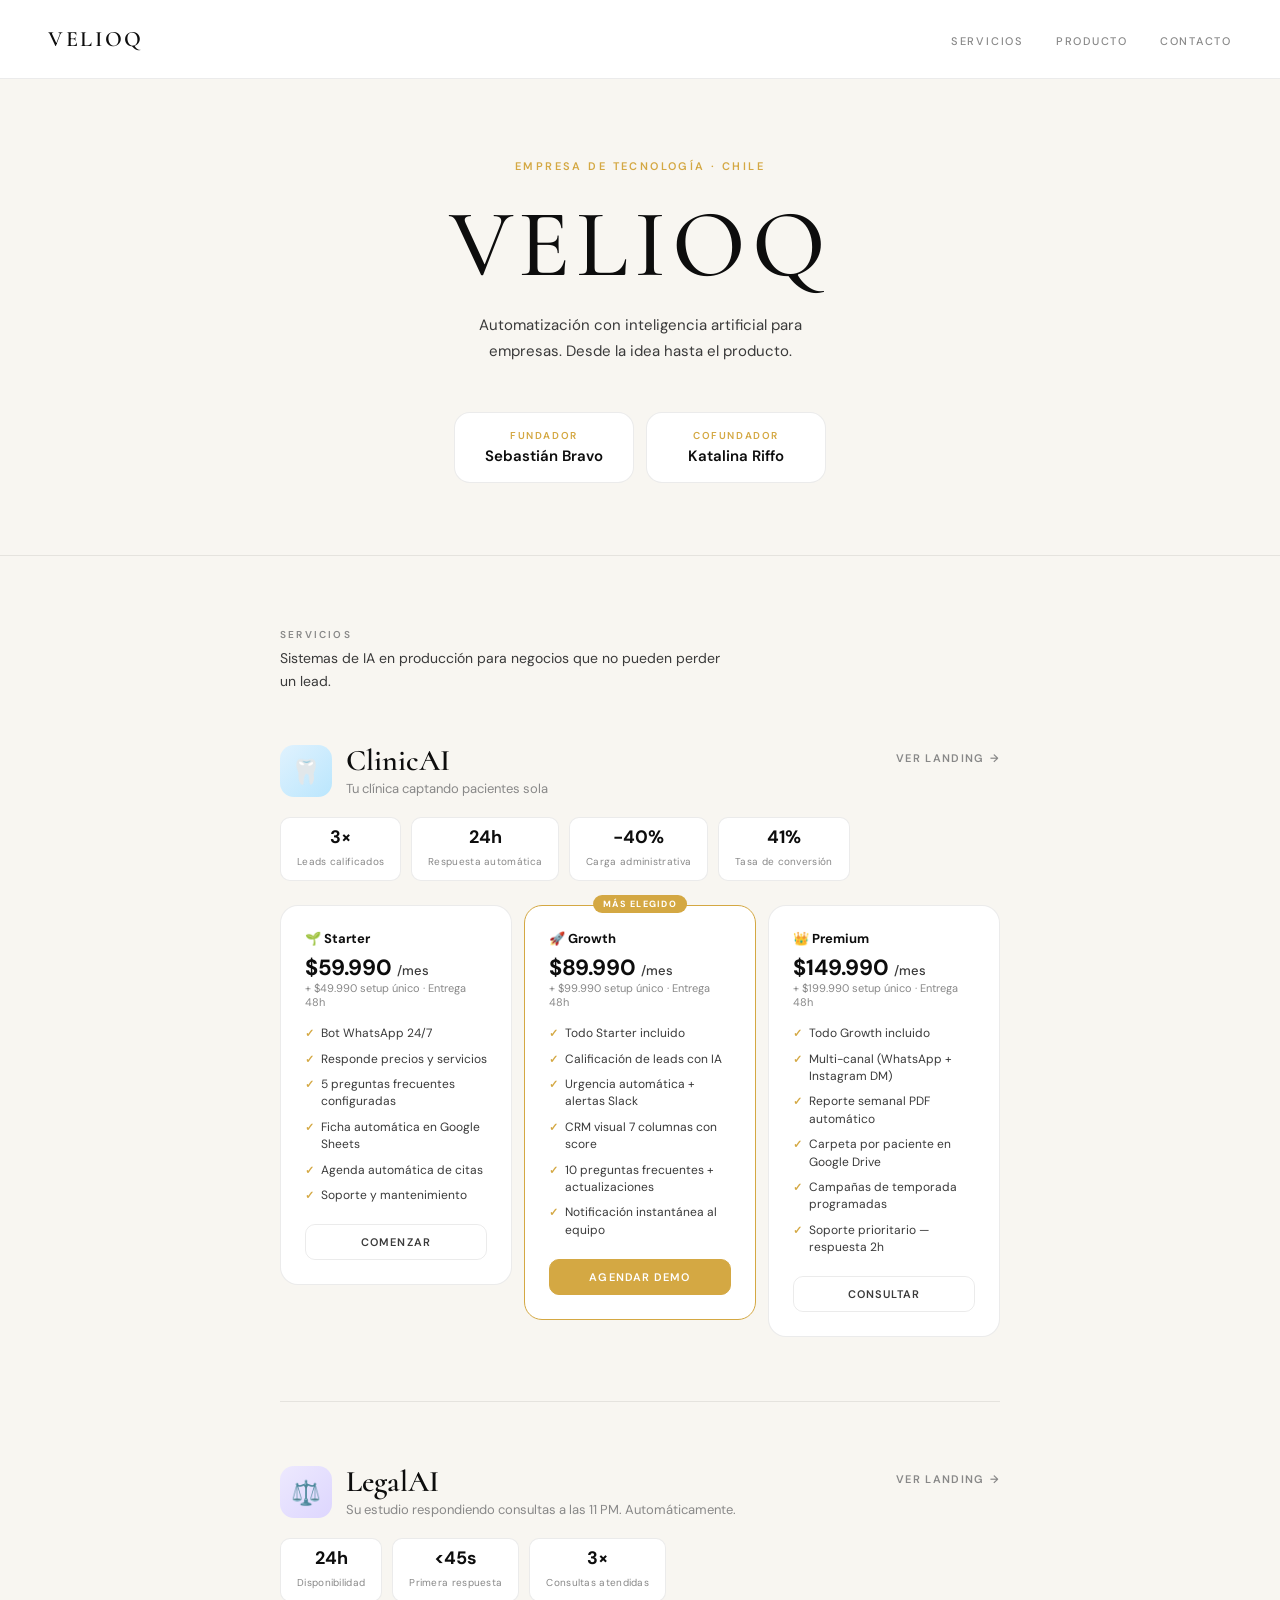
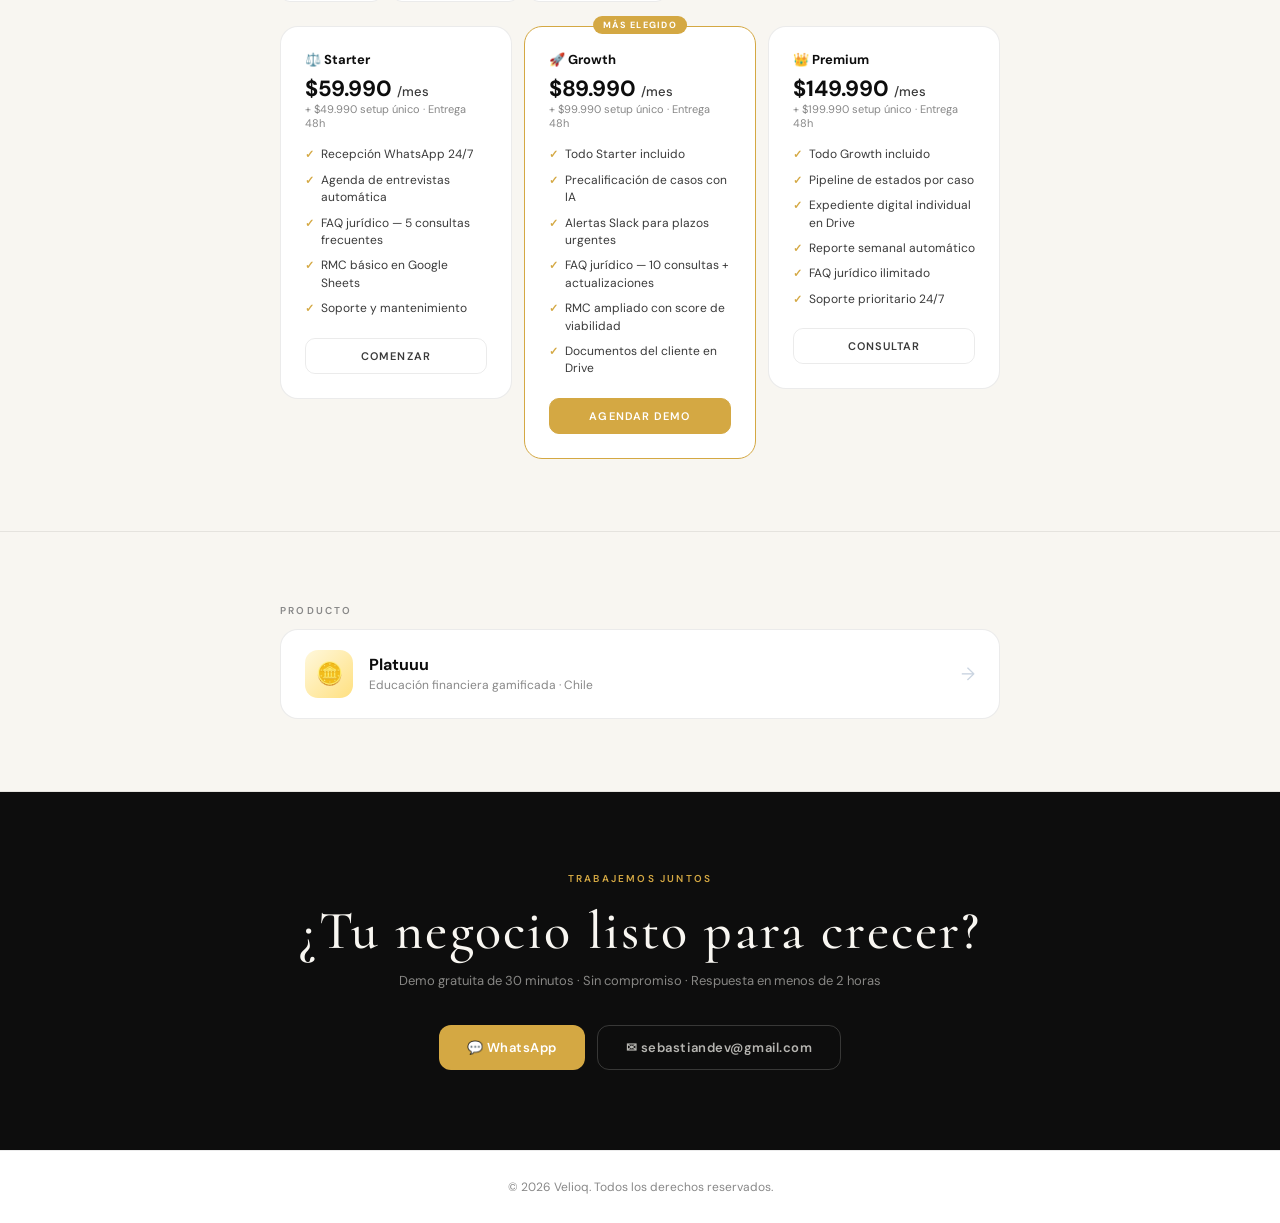
==== commit 1d1c15e8: "fix: actualizar planes ClinicAI y LegalAI con precios CLP reales Starter $59.990/mes + setup $49.990" ====
--- a/index.html
+++ b/index.html
@@ -284,9 +284,7 @@
     position: relative;
   }
 
-  .plan-card.featured {
-    border-color: var(--gold);
-  }
+  .plan-card.featured { border-color: var(--gold); }
 
   .plan-badge {
     position: absolute;
@@ -312,14 +310,11 @@
   }
 
   .plan-price {
-    font-size: 26px;
+    font-size: 22px;
     font-weight: 700;
     color: var(--ink);
     line-height: 1;
-    display: flex;
-    align-items: baseline;
-    gap: 3px;
-    margin-bottom: 3px;
+    margin-bottom: 2px;
   }
 
   .plan-price-unit {
@@ -331,7 +326,7 @@
   .plan-price-sub {
     font-size: 11px;
     color: var(--muted);
-    margin-bottom: 18px;
+    margin-bottom: 16px;
   }
 
   .plan-features {
@@ -433,10 +428,7 @@
     margin-bottom: 2px;
   }
 
-  .product-desc {
-    font-size: 12px;
-    color: var(--muted);
-  }
+  .product-desc { font-size: 12px; color: var(--muted); }
 
   .product-arrow {
     font-size: 18px;
@@ -584,6 +576,7 @@
       <p class="section-label">Servicios</p>
       <p class="section-intro">Sistemas de IA en producción para negocios que no pueden perder un lead.</p>
 
+      <!-- ClinicAI -->
       <div class="service-block">
         <div class="service-header">
           <div class="service-header-left">
@@ -619,55 +612,54 @@
 
         <div class="plans-grid">
           <div class="plan-card">
-            <p class="plan-name">Starter · LeadCatcher</p>
-            <p class="plan-price">$99 <span class="plan-price-unit">/mes</span></p>
-            <p class="plan-price-sub">+ $497 setup único · Entrega 48h</p>
+            <p class="plan-name">🌱 Starter</p>
+            <p class="plan-price">$59.990 <span class="plan-price-unit">/mes</span></p>
+            <p class="plan-price-sub">+ $49.990 setup único · Entrega 48h</p>
             <ul class="plan-features">
               <li>Bot WhatsApp 24/7</li>
-              <li>Calificación automática de leads</li>
-              <li>Notificación al equipo</li>
-              <li>CRM básico en Google Sheets</li>
-              <li>Integración con agenda actual</li>
+              <li>Responde precios y servicios</li>
+              <li>5 preguntas frecuentes configuradas</li>
+              <li>Ficha automática en Google Sheets</li>
+              <li>Agenda automática de citas</li>
               <li>Soporte y mantenimiento</li>
             </ul>
-            <a class="plan-btn" href="https://wa.me/56932446500?text=Hola%2C%20me%20interesa%20el%20plan%20Starter%20de%20ClinicAI" target="_blank">Comenzar</a>
+            <a class="plan-btn" href="https://wa.me/56932446500?text=Hola%20Sebasti%C3%A1n%2C%20quiero%20contratar%20el%20plan%20Starter%20de%20ClinicAI" target="_blank">Comenzar</a>
           </div>
 
           <div class="plan-card featured">
-            <span class="plan-badge">Más popular</span>
-            <p class="plan-name">ClinicGrowth Suite</p>
-            <p class="plan-price">$199 <span class="plan-price-unit">/mes</span></p>
-            <p class="plan-price-sub">+ $1.800 setup único · Entrega 5 días</p>
+            <span class="plan-badge">Más elegido</span>
+            <p class="plan-name">🚀 Growth</p>
+            <p class="plan-price">$89.990 <span class="plan-price-unit">/mes</span></p>
+            <p class="plan-price-sub">+ $99.990 setup único · Entrega 48h</p>
             <ul class="plan-features">
-              <li>Todo LeadCatcher incluido</li>
-              <li>Agendamiento automático desde WhatsApp</li>
-              <li>CRM con historial y ficha de paciente</li>
-              <li>Kanban de pipeline + calendario</li>
-              <li>Seguimiento post-visita automatizado</li>
-              <li>Dashboard semanal de métricas</li>
-              <li>Mejoras mensuales incluidas</li>
+              <li>Todo Starter incluido</li>
+              <li>Calificación de leads con IA</li>
+              <li>Urgencia automática + alertas Slack</li>
+              <li>CRM visual 7 columnas con score</li>
+              <li>10 preguntas frecuentes + actualizaciones</li>
+              <li>Notificación instantánea al equipo</li>
             </ul>
-            <a class="plan-btn" href="https://wa.me/56932446500?text=Hola%2C%20me%20interesa%20ClinicGrowth%20Suite" target="_blank">Agendar demo</a>
+            <a class="plan-btn" href="https://wa.me/56932446500?text=Hola%20Sebasti%C3%A1n%2C%20quiero%20contratar%20el%20plan%20Growth%20de%20ClinicAI" target="_blank">Agendar demo</a>
           </div>
 
           <div class="plan-card">
-            <p class="plan-name">Retainer Operativo</p>
-            <p class="plan-price">$1.200 <span class="plan-price-unit">/mes</span></p>
-            <p class="plan-price-sub">Sin setup · Todo incluido</p>
+            <p class="plan-name">👑 Premium</p>
+            <p class="plan-price">$149.990 <span class="plan-price-unit">/mes</span></p>
+            <p class="plan-price-sub">+ $199.990 setup único · Entrega 48h</p>
             <ul class="plan-features">
-              <li>Todo ClinicGrowth Suite</li>
-              <li>Dashboard con marca propia</li>
+              <li>Todo Growth incluido</li>
               <li>Multi-canal (WhatsApp + Instagram DM)</li>
-              <li>Reactivación automática 30 y 60 días</li>
-              <li>Encuesta NPS post-visita</li>
+              <li>Reporte semanal PDF automático</li>
+              <li>Carpeta por paciente en Google Drive</li>
               <li>Campañas de temporada programadas</li>
               <li>Soporte prioritario — respuesta 2h</li>
             </ul>
-            <a class="plan-btn" href="https://wa.me/56932446500?text=Hola%2C%20me%20interesa%20el%20Retainer%20Operativo%20de%20ClinicAI" target="_blank">Consultar</a>
+            <a class="plan-btn" href="https://wa.me/56932446500?text=Hola%20Sebasti%C3%A1n%2C%20quiero%20contratar%20el%20plan%20Premium%20de%20ClinicAI" target="_blank">Consultar</a>
           </div>
         </div>
       </div>
 
+      <!-- LegalAI -->
       <div class="service-block">
         <div class="service-header">
           <div class="service-header-left">
@@ -699,48 +691,48 @@
 
         <div class="plans-grid">
           <div class="plan-card">
-            <p class="plan-name">CaseIntake</p>
-            <p class="plan-price">$99 <span class="plan-price-unit">/mes</span></p>
-            <p class="plan-price-sub">+ $497 setup único</p>
+            <p class="plan-name">⚖️ Starter</p>
+            <p class="plan-price">$59.990 <span class="plan-price-unit">/mes</span></p>
+            <p class="plan-price-sub">+ $49.990 setup único · Entrega 48h</p>
             <ul class="plan-features">
-              <li>Bot WhatsApp 24/7</li>
-              <li>Calificación por área legal y urgencia</li>
-              <li>Notificaciones a abogados</li>
-              <li>CRM en Google Sheets</li>
-              <li>Recordatorios automáticos</li>
+              <li>Recepción WhatsApp 24/7</li>
+              <li>Agenda de entrevistas automática</li>
+              <li>FAQ jurídico — 5 consultas frecuentes</li>
+              <li>RMC básico en Google Sheets</li>
+              <li>Soporte y mantenimiento</li>
             </ul>
-            <a class="plan-btn" href="https://wa.me/56932446500?text=Hola%2C%20me%20interesa%20CaseIntake%20de%20LegalAI" target="_blank">Comenzar</a>
+            <a class="plan-btn" href="https://wa.me/56932446500?text=Hola%20Sebasti%C3%A1n%2C%20quiero%20contratar%20el%20plan%20Starter%20de%20LegalAI" target="_blank">Comenzar</a>
           </div>
 
           <div class="plan-card featured">
-            <span class="plan-badge">Más popular</span>
-            <p class="plan-name">LegalOps Suite</p>
-            <p class="plan-price">$199 <span class="plan-price-unit">/mes</span></p>
-            <p class="plan-price-sub">+ $1.800 setup único</p>
+            <span class="plan-badge">Más elegido</span>
+            <p class="plan-name">🚀 Growth</p>
+            <p class="plan-price">$89.990 <span class="plan-price-unit">/mes</span></p>
+            <p class="plan-price-sub">+ $99.990 setup único · Entrega 48h</p>
             <ul class="plan-features">
-              <li>Todo CaseIntake incluido</li>
-              <li>Dashboard con pipeline de casos</li>
-              <li>Borradores de contratos con IA</li>
-              <li>Seguimiento a 24h, 7 y 30 días</li>
-              <li>Recordatorios de plazos procesales</li>
-              <li>Reportes semanales automáticos</li>
+              <li>Todo Starter incluido</li>
+              <li>Precalificación de casos con IA</li>
+              <li>Alertas Slack para plazos urgentes</li>
+              <li>FAQ jurídico — 10 consultas + actualizaciones</li>
+              <li>RMC ampliado con score de viabilidad</li>
+              <li>Documentos del cliente en Drive</li>
             </ul>
-            <a class="plan-btn" href="https://wa.me/56932446500?text=Hola%2C%20me%20interesa%20LegalOps%20Suite" target="_blank">Agendar demo</a>
+            <a class="plan-btn" href="https://wa.me/56932446500?text=Hola%20Sebasti%C3%A1n%2C%20quiero%20contratar%20el%20plan%20Growth%20de%20LegalAI" target="_blank">Agendar demo</a>
           </div>
 
           <div class="plan-card">
-            <p class="plan-name">Copiloto Jurídico</p>
-            <p class="plan-price">$2.500 <span class="plan-price-unit">/mes</span></p>
-            <p class="plan-price-sub">Sin setup · Todo incluido</p>
+            <p class="plan-name">👑 Premium</p>
+            <p class="plan-price">$149.990 <span class="plan-price-unit">/mes</span></p>
+            <p class="plan-price-sub">+ $199.990 setup único · Entrega 48h</p>
             <ul class="plan-features">
-              <li>Todo LegalOps Suite</li>
-              <li>Claude integrado en Word</li>
-              <li>Revisión automática de contratos</li>
-              <li>Investigación jurisprudencial asistida</li>
-              <li>Multi-canal (WhatsApp + email)</li>
-              <li>Soporte prioritario</li>
+              <li>Todo Growth incluido</li>
+              <li>Pipeline de estados por caso</li>
+              <li>Expediente digital individual en Drive</li>
+              <li>Reporte semanal automático</li>
+              <li>FAQ jurídico ilimitado</li>
+              <li>Soporte prioritario 24/7</li>
             </ul>
-            <a class="plan-btn" href="https://wa.me/56932446500?text=Hola%2C%20me%20interesa%20el%20Copiloto%20Jur%C3%ADdico%20de%20LegalAI" target="_blank">Consultar</a>
+            <a class="plan-btn" href="https://wa.me/56932446500?text=Hola%20Sebasti%C3%A1n%2C%20quiero%20contratar%20el%20plan%20Premium%20de%20LegalAI" target="_blank">Consultar</a>
           </div>
         </div>
       </div>
@@ -781,4 +773,4 @@
 </footer>
 
 </body>
-</html>
+</html>
